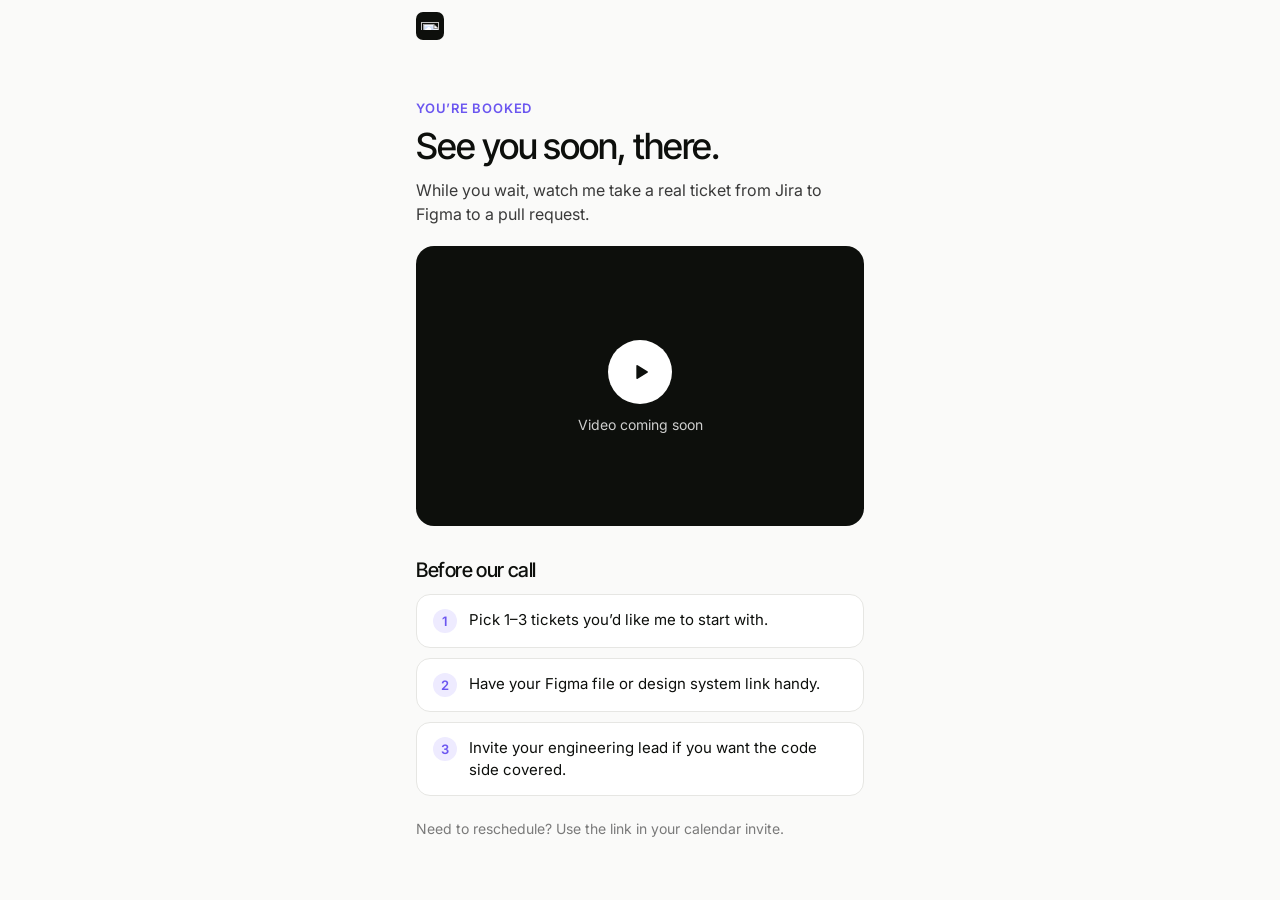
==== booked.html @ afcdfdd3 "Booked page: current stylesheet version Co-Authored-By: Claude Opus 5.5 <noreply@anthropic.com> Clau" ====
<!doctype html>
<html lang="en">
<head>
<meta charset="utf-8">
<meta name="viewport" content="width=device-width, initial-scale=1, viewport-fit=cover">
<meta name="robots" content="noindex, nofollow">
<meta name="theme-color" content="#FAFAF9">
<link rel="icon" href="assets/img/favicon.svg" type="image/svg+xml">
<title>You’re booked | Greensighter</title>
<meta name="description" content="Your call with the AI Design Engineer is booked.">
<meta property="og:type" content="website">
<meta property="og:title" content="You’re booked | Greensighter">
<meta property="og:description" content="Your call with the AI Design Engineer is booked.">
<meta property="og:image" content="https://ai.greensighter.com/assets/img/og-image.jpg">
<link rel="preconnect" href="https://fonts.googleapis.com">
<link rel="preconnect" href="https://fonts.gstatic.com" crossorigin>
<link href="https://fonts.googleapis.com/css2?family=Inter:wght@400;500;600&family=Inter+Tight:wght@500&display=swap" rel="stylesheet">
<link rel="stylesheet" href="assets/css/start.css?v=7">
<style>.sr-only{position:absolute;width:1px;height:1px;padding:0;margin:-1px;overflow:hidden;clip:rect(0,0,0,0);white-space:nowrap;border:0}</style>
<!-- Microsoft Clarity -->
<script type="text/javascript">
    (function(c,l,a,r,i,t,y){
        c[a]=c[a]||function(){(c[a].q=c[a].q||[]).push(arguments)};
        t=l.createElement(r);t.async=1;t.src="https://www.clarity.ms/tag/"+i;
        y=l.getElementsByTagName(r)[0];y.parentNode.insertBefore(t,y);
    })(window, document, "clarity", "script", "z2ao4h7mxd");
</script>
    <!-- LinkedIn Insight Tag -->
    <script type="text/javascript">
    _linkedin_partner_id = "9941026";
    window._linkedin_data_partner_ids = window._linkedin_data_partner_ids || [];
    window._linkedin_data_partner_ids.push(_linkedin_partner_id);
    </script><script type="text/javascript">
    (function(l) {
    if (!l){window.lintrk = function(a,b){window.lintrk.q.push([a,b])};
    window.lintrk.q=[]}
    var s = document.getElementsByTagName("script")[0];
    var b = document.createElement("script");
    b.type = "text/javascript";b.async = true;
    b.src = "https://snap.licdn.com/li.lms-analytics/insight.min.js";
    s.parentNode.insertBefore(b, s);})(window.lintrk);
    </script>
    <!-- Meta Pixel Code -->
    <script>
    !function(f,b,e,v,n,t,s)
    {if(f.fbq)return;n=f.fbq=function(){n.callMethod?
    n.callMethod.apply(n,arguments):n.queue.push(arguments)};
    if(!f._fbq)f._fbq=n;n.push=n;n.loaded=!0;n.version='2.0';
    n.queue=[];t=b.createElement(e);t.async=!0;
    t.src=v;s=b.getElementsByTagName(e)[0];
    s.parentNode.insertBefore(t,s)}(window, document,'script',
    'https://connect.facebook.net/en_US/fbevents.js');
    fbq('init', '1083937427973647');
    </script>
    <!-- End Meta Pixel Code -->
    <script src="assets/js/track.js?v=2" defer></script>
</head>
<body>
<noscript><img height="1" width="1" style="display:none" src="https://www.facebook.com/tr?id=1083937427973647&ev=PageView&noscript=1" /></noscript>
<noscript><img height="1" width="1" style="display:none;" alt="" src="https://px.ads.linkedin.com/collect/?pid=9941026&fmt=gif" /></noscript>
<div class="q">
  <header class="q-top">
    <div class="q-top__row">
      <span class="q-logo" aria-label="Greensighter"><span class="q-logo__mark"><img src="assets/img/logo-mark.svg" width="22" height="9" alt=""></span><img class="q-logo__word" src="assets/img/logo-wordmark.svg" width="120" height="19" alt=""></span>
      
    </div>
    
  </header>
  <main class="q-main">
    <section class="q-screen">
      <p class="q-eyebrow">You’re booked</p>
      <h1 class="q-h">See you soon, <span id="b-name">there</span>.</h1>
      <p class="q-p">While you wait, watch me take a real ticket from Jira to Figma to a pull request.</p>
      <div class="b-video" id="b-video">
        <div class="b-video__ph"><span class="b-video__play"><svg width="22" height="22" viewBox="0 0 24 24" aria-hidden="true"><path d="M8 5.5v13a1 1 0 0 0 1.5.86l10.6-6.5a1 1 0 0 0 0-1.72L9.5 4.64A1 1 0 0 0 8 5.5z" fill="#0D0F0C"/></svg></span>Video coming soon</div>
      </div>
      <h2 class="b-h2">Before our call</h2>
      <ul class="b-list">
        <li><span>1</span>Pick 1–3 tickets you’d like me to start with.</li>
        <li><span>2</span>Have your Figma file or design system link handy.</li>
        <li><span>3</span>Invite your engineering lead if you want the code side covered.</li>
      </ul>
      <p class="q-hint" style="margin-top:24px">Need to reschedule? Use the link in your calendar invite.</p>
    </section>
  </main>
</div>
<script>
(function () {
  /* Paste the Loom share link here, e.g. https://www.loom.com/share/abc123 */
  var LOOM = '';
  var n = new URLSearchParams(location.search).get('name');
  if (n) document.getElementById('b-name').textContent = n.slice(0, 40);
  var id = (LOOM.match(/loom\.com\/(?:share|embed)\/([a-z0-9]+)/i) || [])[1];
  if (id) document.getElementById('b-video').innerHTML = '<iframe src="https://www.loom.com/embed/' + id + '?hide_owner=true&hide_share=true&hideEmbedTopBar=true" allow="fullscreen" allowfullscreen title="AI Design Engineer walkthrough"></iframe>';
})();
</script>
</body>
</html>
---- assets/css/start.css ----
/* Greensighter onboarding quiz (/quiz): mobile first, one question per screen. */
:root {
  --bg: #FAFAF9;
  --ink: #0D0F0C;
  --text: #3A3A3A;
  --muted: #7A7A7A;
  --line: #E6E6E3;
  --card: #FFFFFF;
  --accent: #6B56F0;
  --accent-soft: #EEEBFF;
  --track: #E9E8E4;
  --font-body: 'Inter', system-ui, -apple-system, sans-serif;
  --font-display: 'Inter Tight', 'Inter', system-ui, sans-serif;
}
* { box-sizing: border-box; }
html, body { margin: 0; height: 100%; }
body { background: var(--bg); color: var(--ink); font-family: var(--font-body); -webkit-font-smoothing: antialiased; }
button, input { font: inherit; color: inherit; }
img { max-width: 100%; display: block; }

.q { min-height: 100%; min-height: 100dvh; display: flex; flex-direction: column; max-width: 480px; margin: 0 auto; }

/* top bar: logo + step counter + progress */
.q-top { position: sticky; top: 0; z-index: 5; background: var(--bg); padding: env(safe-area-inset-top, 0px) 16px 0; }
.q-top__row { display: flex; align-items: center; justify-content: space-between; height: 52px; }
.q-logo { display: inline-flex; align-items: center; gap: 8px; }
.q-logo__mark { width: 28px; height: 28px; border-radius: 7px; background: var(--ink); display: flex; align-items: center; justify-content: center; }
.q-logo__mark img { width: 18px; height: auto; }
.q-logo__word { height: 16px; width: auto; }
.q-count { font-size: 14px; color: var(--muted); font-variant-numeric: tabular-nums; }
.q-count b { color: var(--ink); font-weight: 600; }
.q-bar { height: 3px; border-radius: 3px; background: var(--line); overflow: hidden; }
.q-bar i { display: block; height: 100%; width: 0; background: var(--accent); border-radius: inherit; transition: width .35s ease; }

/* screen */
.q-main { flex: 1; padding: 28px 16px 24px; }
.q-screen { animation: q-in .35s ease both; }
@keyframes q-in { from { opacity: 0; transform: translateY(10px); } to { opacity: 1; transform: none; } }
.q-eyebrow { margin: 0 0 10px; font-size: 13px; font-weight: 600; letter-spacing: .06em; text-transform: uppercase; color: var(--accent); }
.q-h { margin: 0; font-family: var(--font-display); font-weight: 500; font-size: 30px; line-height: 1.12; letter-spacing: -0.03em; text-wrap: balance; }
.q-h em { font-style: normal; color: var(--accent); }
.q-p { margin: 12px 0 0; font-size: 16px; line-height: 1.5; color: var(--text); }
.q-hint { margin: 8px 0 0; font-size: 14px; color: var(--muted); }
.q-gap { height: 24px; }

/* inputs */
.q-input { width: 100%; height: 56px; padding: 0 16px; border: 1.5px solid var(--line); border-radius: 14px; background: var(--card); font-size: 17px; outline: none; transition: border-color .15s; }
.q-input:focus { border-color: var(--accent); }
.q-err { margin: 8px 0 0; font-size: 14px; color: #C2412D; min-height: 20px; }

/* options */
.q-opts { display: grid; gap: 10px; }
.q-opt { display: flex; align-items: center; gap: 12px; width: 100%; min-height: 58px; padding: 14px 16px; border: 1.5px solid var(--line); border-radius: 14px; background: var(--card); text-align: left; font-size: 16px; line-height: 1.35; cursor: pointer; transition: border-color .15s, background-color .15s; }
.q-opt:hover { border-color: #CFCFCB; }
.q-opt[aria-pressed="true"] { border-color: var(--accent); background: var(--accent-soft); }
.q-opt__box { flex: none; width: 22px; height: 22px; border: 1.5px solid #CFCFCB; border-radius: 50%; display: flex; align-items: center; justify-content: center; background: #fff; }
.q-opts--multi .q-opt__box { border-radius: 6px; }
.q-opt[aria-pressed="true"] .q-opt__box { border-color: var(--accent); background: var(--accent); }
.q-opt__box svg { opacity: 0; }
.q-opt[aria-pressed="true"] .q-opt__box svg { opacity: 1; }
.q-opts--chips { grid-template-columns: repeat(2, minmax(0, 1fr)); }
.q-opts--chips .q-opt { justify-content: center; min-height: 52px; text-align: center; }
.q-opts--chips .q-opt__box { display: none; }
.q-label { margin: 22px 0 10px; font-size: 15px; font-weight: 600; }

/* stat cards */
.q-stats { display: grid; gap: 12px; }
.q-stat { padding: 20px; border-radius: 18px; background: var(--card); border: 1px solid var(--line); }
.q-stat__n { font-family: var(--font-display); font-weight: 500; font-size: 44px; line-height: 1; letter-spacing: -0.04em; color: var(--accent); }
.q-stat__t { margin: 10px 0 0; font-size: 16px; line-height: 1.45; color: var(--ink); }
.q-stat__s { margin: 8px 0 0; font-size: 12px; color: var(--muted); }

/* cost compare */
.q-cost { display: grid; grid-template-columns: 1fr 1fr; gap: 10px; }
.q-cost__col { padding: 18px 16px; border-radius: 18px; border: 1px solid var(--line); background: var(--card); }
.q-cost__col--us { border-color: var(--accent); background: var(--accent-soft); }
.q-cost__k { font-size: 13px; color: var(--muted); line-height: 1.3; }
.q-cost__v { margin-top: 10px; font-family: var(--font-display); font-weight: 500; font-size: 24px; letter-spacing: -0.03em; }
.q-cost__col--us .q-cost__v { color: var(--accent); }
.q-cost__off { margin-top: 12px; padding-top: 12px; border-top: 1px dashed var(--line); font-size: 13px; line-height: 1.4; color: var(--text); }
.q-save { margin-top: 16px; padding: 18px 20px; border-radius: 18px; background: var(--ink); color: #fff; }
.q-save small { display: block; font-size: 13px; color: rgba(255,255,255,.7); }
.q-save b { display: block; margin-top: 4px; font-family: var(--font-display); font-weight: 500; font-size: 28px; letter-spacing: -0.03em; }

/* timeline (picture this) */
.q-tl { position: relative; display: grid; gap: 14px; padding-left: 26px; }
.q-tl::before { content: ""; position: absolute; left: 7px; top: 8px; bottom: 8px; width: 2px; background: var(--line); }
.q-tl__i { position: relative; padding: 16px; border-radius: 16px; background: var(--card); border: 1px solid var(--line); opacity: 0; animation: q-in .45s ease both; }
.q-tl__i:nth-child(1) { animation-delay: .15s; } .q-tl__i:nth-child(2) { animation-delay: .75s; } .q-tl__i:nth-child(3) { animation-delay: 1.35s; }
.q-tl__i::before { content: ""; position: absolute; left: -25px; top: 20px; width: 14px; height: 14px; border-radius: 50%; background: var(--accent); box-shadow: 0 0 0 4px var(--bg); }
.q-tl__d { font-size: 13px; font-weight: 600; color: var(--accent); }
.q-tl__t { margin: 4px 0 0; font-size: 16px; line-height: 1.45; }
.q-tl__ic { display: inline-flex; align-items: center; gap: 6px; margin-top: 10px; padding: 5px 10px 5px 6px; border-radius: 999px; background: #F4F4F2; font-size: 13px; }
.q-tl__ic svg { width: 16px; height: 16px; }

/* how it works */
.q-steps { display: grid; gap: 10px; counter-reset: s; }
.q-step { display: grid; grid-template-columns: 36px 1fr; gap: 14px; align-items: start; padding: 16px; border-radius: 16px; background: var(--card); border: 1px solid var(--line); }
.q-step__n { width: 36px; height: 36px; border-radius: 10px; background: var(--accent-soft); color: var(--accent); display: flex; align-items: center; justify-content: center; font-weight: 600; }
.q-step b { display: block; font-size: 16px; font-weight: 600; }
.q-step div span { display: block; margin-top: 3px; font-size: 15px; line-height: 1.45; color: var(--text); }

/* proof (before/after) */
.q-tabs { display: grid; grid-template-columns: 1fr 1fr; gap: 6px; padding: 4px; border-radius: 12px; background: #EFEFEC; }
.q-tab { height: 40px; border: 0; border-radius: 9px; background: transparent; font-size: 14px; font-weight: 500; color: var(--muted); cursor: pointer; }
.q-tab[aria-selected="true"] { background: #fff; color: var(--ink); box-shadow: 0 1px 2px rgba(0,0,0,.08); }
.q-tab--us[aria-selected="true"] { color: var(--accent); }
.q-shot { margin-top: 14px; border-radius: 22px; overflow: hidden; background: #E9E9E6; display: flex; justify-content: center; padding: 18px 0; }
.q-shot img { width: auto; max-width: 62%; max-height: 52vh; max-height: 52dvh; object-fit: contain; border-radius: 22px; box-shadow: 0 20px 40px -20px rgba(0,0,0,.35); }

/* booking */
.q-cal { margin-top: 18px; min-height: 520px; border-radius: 18px; background: var(--card); border: 1px solid var(--line); overflow: hidden; }
.q-cal__loading { display: flex; align-items: center; justify-content: center; gap: 10px; height: 520px; color: var(--muted); font-size: 15px; }
.q-cal__loading b { width: 18px; height: 18px; border: 2px solid var(--line); border-top-color: var(--accent); border-radius: 50%; animation: q-spin .8s linear infinite; }
@keyframes q-spin { to { transform: rotate(360deg); } }
.q-book-link { display: inline-flex; align-items: center; justify-content: center; width: 100%; height: 54px; margin-top: 16px; border-radius: 14px; background: var(--ink); color: #fff; text-decoration: none; font-weight: 600; }

/* bottom bar */
.q-foot { position: sticky; bottom: 0; z-index: 5; background: linear-gradient(to bottom, rgba(250,250,249,0), var(--bg) 22%); padding: 18px 16px calc(16px + env(safe-area-inset-bottom, 0px)); }
.q-foot__row { display: flex; gap: 10px; }
.q-back { flex: none; width: 54px; height: 54px; border: 1.5px solid var(--line); border-radius: 14px; background: var(--card); display: flex; align-items: center; justify-content: center; cursor: pointer; }
.q-back[hidden] { display: none; }
.q-next { flex: 1; height: 54px; border: 0; border-radius: 14px; background: var(--ink); color: #fff; font-size: 16px; font-weight: 600; display: inline-flex; align-items: center; justify-content: center; gap: 8px; cursor: pointer; transition: opacity .15s; }
.q-next:disabled { opacity: .35; cursor: not-allowed; }
.q-trust { display: flex; justify-content: center; gap: 14px; margin-top: 12px; font-size: 12px; color: var(--muted); }
.q-trust span { display: inline-flex; align-items: center; gap: 5px; }
.q-foot[hidden] { display: none; }

button:focus-visible, a:focus-visible { outline: 2px solid var(--accent); outline-offset: 2px; }
@media (prefers-reduced-motion: reduce) { .q-screen, .q-tl__i { animation: none; opacity: 1; } .q-bar i { transition: none; } }

/* larger screens: same column, a little more air */
@media (min-width: 640px) {
  .q-main { padding-top: 48px; }
  .q-h { font-size: 36px; }
}

/* booked page */
.b-video { position: relative; margin-top: 20px; aspect-ratio: 16 / 10; border-radius: 18px; overflow: hidden; background: var(--ink); }
.b-video iframe { position: absolute; inset: 0; width: 100%; height: 100%; border: 0; }
.b-video__ph { position: absolute; inset: 0; display: flex; flex-direction: column; align-items: center; justify-content: center; gap: 12px; color: rgba(255,255,255,.8); font-size: 14px; }
.b-video__play { width: 64px; height: 64px; border-radius: 50%; background: #fff; display: flex; align-items: center; justify-content: center; }
.b-list { margin: 12px 0 0; padding: 0; list-style: none; display: grid; gap: 10px; }
.b-list li { display: flex; gap: 12px; align-items: flex-start; padding: 14px 16px; border-radius: 14px; background: var(--card); border: 1px solid var(--line); font-size: 15px; line-height: 1.45; }
.b-list li span { flex: none; width: 24px; height: 24px; border-radius: 50%; background: var(--accent-soft); color: var(--accent); display: flex; align-items: center; justify-content: center; font-size: 13px; font-weight: 600; }
.b-h2 { margin: 32px 0 0; font-family: var(--font-display); font-weight: 500; font-size: 20px; letter-spacing: -0.02em; }

.q-opts--logos .q-opt { justify-content: flex-start; gap: 10px; padding-left: 16px; text-align: left; font-weight: 500; }
.q-opt__logo { flex: none; display: flex; width: 24px; height: 24px; align-items: center; justify-content: center; }
.q-opt__logo svg { width: 24px; height: 24px; }

/* Visual screens: no cards, charts sit on the page */
.q-big { margin-top: 24px; font-family: var(--font-display); font-weight: 500; font-size: 64px; line-height: .95; letter-spacing: -0.05em; color: var(--accent); }
.q-info { margin-top: 4px; }
.q-info__t { margin: 16px 0 0; font-size: 18px; line-height: 1.45; color: var(--ink); max-width: 34ch; }
.q-kick { margin: 28px 0 0; padding-top: 16px; border-top: 1px solid var(--line); font-size: 15px; color: var(--muted); }
.q-stat__s { margin: 10px 0 0; font-size: 12px; color: var(--muted); }

/* dot grid */
.q-dots { display: grid; grid-template-columns: repeat(20, 1fr); gap: 5px; margin-top: 22px; }
.q-dots i { aspect-ratio: 1; border-radius: 50%; background: var(--track); }
.q-dots i.on { animation: q-dot .35s ease both; }
@keyframes q-dot { from { background: var(--track); transform: scale(.4); } to { background: var(--accent); transform: none; } }
.q-dots__legend { margin-top: 10px; font-size: 13px; color: var(--muted); }
.q-dots__legend span { display: inline-flex; align-items: center; gap: 6px; }
.q-dots__legend i { width: 8px; height: 8px; border-radius: 50%; background: var(--accent); }

/* ring */
.q-ring { position: relative; width: 200px; height: 200px; margin: 28px 0 0; }
.q-donut { display: block; width: 100%; height: 100%; }
.q-donut__arc { stroke-dashoffset: var(--full); animation: q-arc 1.3s .15s cubic-bezier(.3,.7,.2,1) forwards; }
@keyframes q-arc { to { stroke-dashoffset: var(--off); } }
.q-ring__n { position: absolute; inset: 0; display: flex; align-items: center; justify-content: center; font-family: var(--font-display); font-weight: 500; font-size: 52px; letter-spacing: -0.05em; color: var(--accent); }

/* horizontal bars */
.q-bars { display: grid; gap: 18px; margin-top: 26px; }
.q-bars__r { display: grid; grid-template-columns: 1fr auto; gap: 8px 12px; align-items: baseline; }
.q-bars__t { grid-column: 1 / -1; height: 36px; border-radius: 10px; background: transparent; overflow: hidden; }
.q-bars__t i { display: block; height: 100%; width: 0; min-width: 8px; border-radius: 10px; background: repeating-linear-gradient(135deg, #C9C8C3 0 6px, #D6D5D0 6px 12px); animation: q-bar 1.1s .15s cubic-bezier(.3,.7,.2,1) forwards; }
.is-us .q-bars__t i { background: var(--accent); }
.q-bars__k { font-size: 14px; color: var(--muted); }
.q-bars__v { font-size: 15px; font-weight: 600; font-variant-numeric: tabular-nums; }
.is-us .q-bars__k, .is-us .q-bars__v { color: var(--accent); }
@keyframes q-bar { to { width: var(--w); } }

/* vertical bars (cost screen) */
.q-vbars { display: grid; grid-template-columns: 1fr 1fr; gap: 16px; align-items: end; height: 230px; margin-top: 24px; }
.q-vbar { display: grid; grid-template-rows: 1fr auto auto; height: 100%; gap: 6px; }
.q-vbar__v { font-family: var(--font-display); font-weight: 500; font-size: 26px; letter-spacing: -0.03em; }
.is-us .q-vbar__v { color: var(--accent); }
.q-vbar__col { display: flex; flex-direction: column; justify-content: flex-end; gap: 8px; min-height: 0; }
.q-vbar__col i { display: block; flex: none; width: 100%; height: 0; max-height: calc(100% - 40px); border-radius: 14px 14px 6px 6px; background: repeating-linear-gradient(135deg, #C9C8C3 0 6px, #D6D5D0 6px 12px); animation: q-vbar 1.1s .2s cubic-bezier(.3,.7,.2,1) forwards; }
.is-us .q-vbar__col i { background: var(--accent); min-height: 14px; }
@keyframes q-vbar { to { height: var(--h); } }
.q-vbar__k { font-size: 14px; font-weight: 600; line-height: 1.3; }
.q-vbar__s { font-size: 13px; color: var(--muted); }
.is-us .q-vbar__s { color: var(--accent); }
.q-save { margin-top: 18px; }

/* timeline and steps without cards */
.q-tl__i { background: transparent; border: 0; padding: 0 0 6px; }
.q-tl { gap: 26px; }
.q-tl__ic { background: #EFEEEA; }
.q-step { background: transparent; border: 0; padding: 0; }
.q-steps { gap: 22px; position: relative; }
.q-steps::before { content: ""; position: absolute; left: 17px; top: 36px; bottom: 36px; width: 2px; background: var(--line); }
.q-step__n { position: relative; z-index: 1; background: var(--accent); color: #fff; }
.q-shot { background: transparent; padding: 6px 0 0; }

@media (prefers-reduced-motion: reduce) { .q-dots i.on { animation: none; background: var(--accent); } .q-donut__arc { animation: none; stroke-dashoffset: var(--off); } .q-bars__t i { animation: none; width: var(--w); } .q-vbar__col i { animation: none; height: var(--h); } }

/* booking step: calendar fills the screen edge to edge */
.is-full .q-main { padding: 0; }
.is-full .q-cal { margin: 0; border: 0; border-radius: 0; min-height: calc(100dvh - 56px); background: #fff; }
.is-full .q-cal__loading { height: calc(100dvh - 56px); }
@media (min-width: 640px) { .is-full .q-main { padding: 0; } }
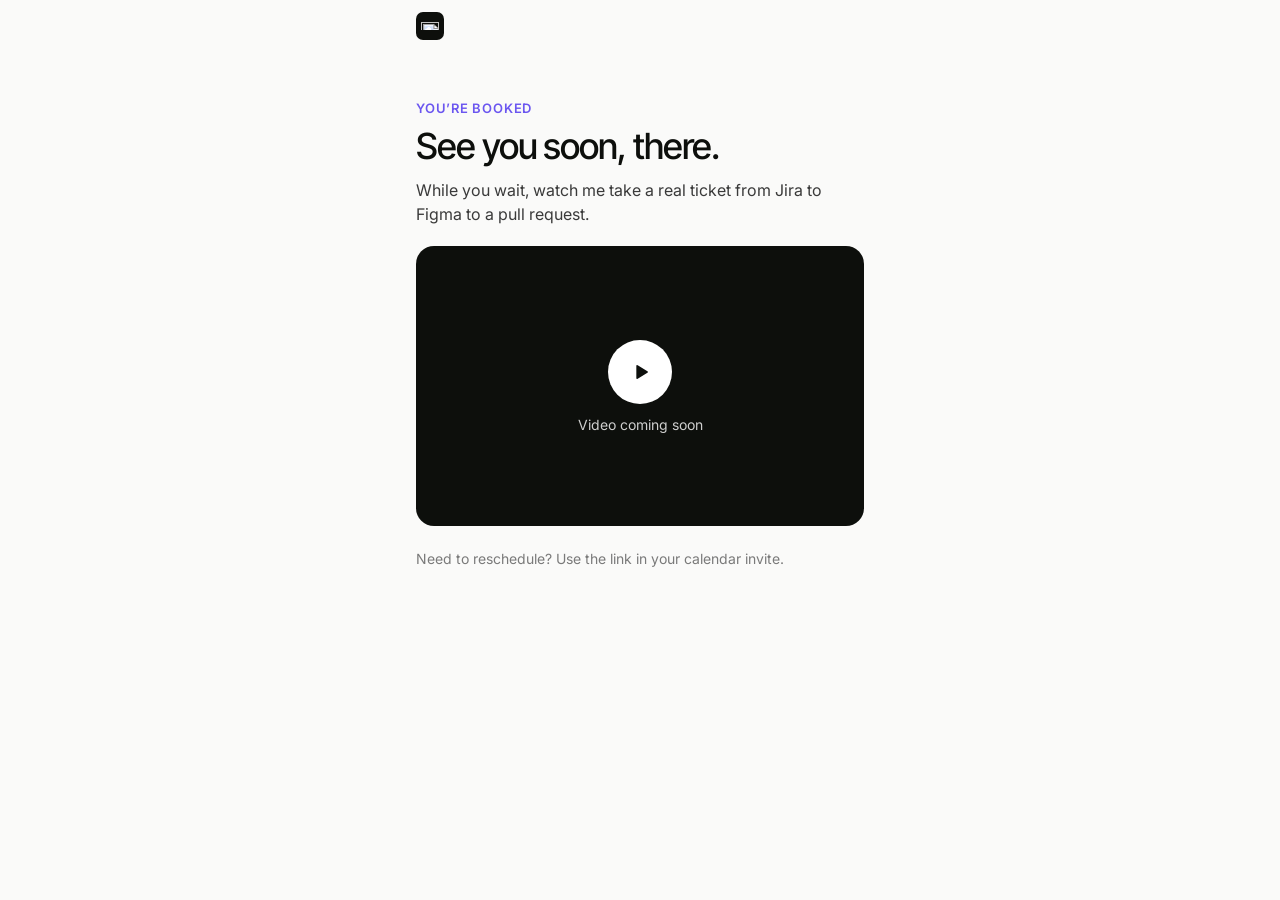
==== commit dbd97952: "Booked page: remove pre-call checklist Co-Authored-By: Claude Opus 5.5 <noreply@anthropic.com> Claud" ====
--- a/booked.html
+++ b/booked.html
@@ -74,12 +74,6 @@
       <div class="b-video" id="b-video">
         <div class="b-video__ph"><span class="b-video__play"><svg width="22" height="22" viewBox="0 0 24 24" aria-hidden="true"><path d="M8 5.5v13a1 1 0 0 0 1.5.86l10.6-6.5a1 1 0 0 0 0-1.72L9.5 4.64A1 1 0 0 0 8 5.5z" fill="#0D0F0C"/></svg></span>Video coming soon</div>
       </div>
-      <h2 class="b-h2">Before our call</h2>
-      <ul class="b-list">
-        <li><span>1</span>Pick 1–3 tickets you’d like me to start with.</li>
-        <li><span>2</span>Have your Figma file or design system link handy.</li>
-        <li><span>3</span>Invite your engineering lead if you want the code side covered.</li>
-      </ul>
       <p class="q-hint" style="margin-top:24px">Need to reschedule? Use the link in your calendar invite.</p>
     </section>
   </main>
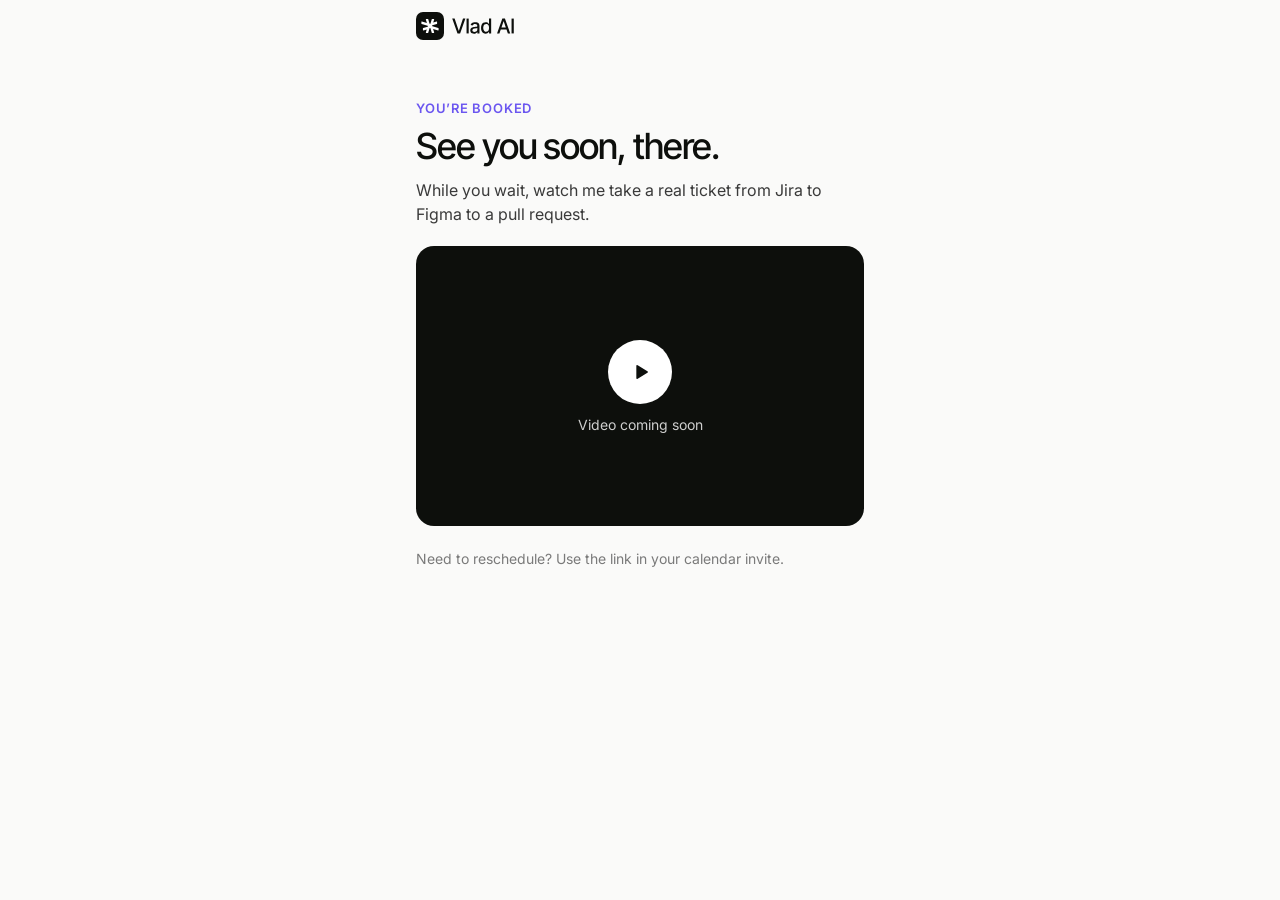
==== commit ad7ed604: "Rebrand site to Vlad AI: logo, wordmark, favicon, share image and wording Co-Authored-By: Claude Opu" ====
--- a/booked.html
+++ b/booked.html
@@ -6,10 +6,10 @@
 <meta name="robots" content="noindex, nofollow">
 <meta name="theme-color" content="#FAFAF9">
 <link rel="icon" href="assets/img/favicon.svg" type="image/svg+xml">
-<title>You’re booked | Greensighter</title>
+<title>You’re booked | Vlad AI</title>
 <meta name="description" content="Your call with the AI Design Engineer is booked.">
 <meta property="og:type" content="website">
-<meta property="og:title" content="You’re booked | Greensighter">
+<meta property="og:title" content="You’re booked | Vlad AI">
 <meta property="og:description" content="Your call with the AI Design Engineer is booked.">
 <meta property="og:image" content="https://ai.greensighter.com/assets/img/og-image.jpg">
 <link rel="preconnect" href="https://fonts.googleapis.com">
@@ -61,7 +61,7 @@
 <div class="q">
   <header class="q-top">
     <div class="q-top__row">
-      <span class="q-logo" aria-label="Greensighter"><span class="q-logo__mark"><img src="assets/img/logo-mark.svg" width="22" height="9" alt=""></span><img class="q-logo__word" src="assets/img/logo-wordmark.svg" width="120" height="19" alt=""></span>
+      <span class="q-logo" aria-label="Vlad AI"><span class="q-logo__mark"><img src="assets/img/logo-mark.svg" width="22" height="22" alt=""></span><img class="q-logo__word" src="assets/img/logo-wordmark.svg" width="78" height="20" alt=""></span>
       
     </div>
     
--- a/assets/css/start.css
+++ b/assets/css/start.css
@@ -214,3 +214,22 @@
 .is-full .q-cal { margin: 0; border: 0; border-radius: 0; min-height: calc(100dvh - 56px); background: #fff; }
 .is-full .q-cal__loading { height: calc(100dvh - 56px); }
 @media (min-width: 640px) { .is-full .q-main { padding: 0; } }
+
+/* stats: number and sentence together, chart after */
+.q-info .q-big { margin-top: 20px; }
+.q-info .q-info__t { margin-top: 10px; }
+.q-info .q-dots, .q-info .q-bars, .q-info .q-ring { margin-top: 24px; }
+/* iOS: no tap flash or ghost outline between footer buttons */
+.q-back, .q-next, .q-opt, .q-tab { -webkit-tap-highlight-color: transparent; }
+.q-back:focus:not(:focus-visible), .q-next:focus:not(:focus-visible) { outline: none; }
+.q-next { transition: background-color .15s; will-change: auto; }
+.q-next:disabled { opacity: 1; background: #BDBDB8; }
+
+.q-info--ring .q-ring { margin-top: 28px; }
+.q-info--ring .q-info__t { margin-top: 20px; }
+
+/* keep both bars on one baseline when a label wraps */
+.q-vbar__k { min-height: 2.6em; }
+
+.q-hint--tight { margin-top: 8px; }
+.q-err:empty { display: none; }
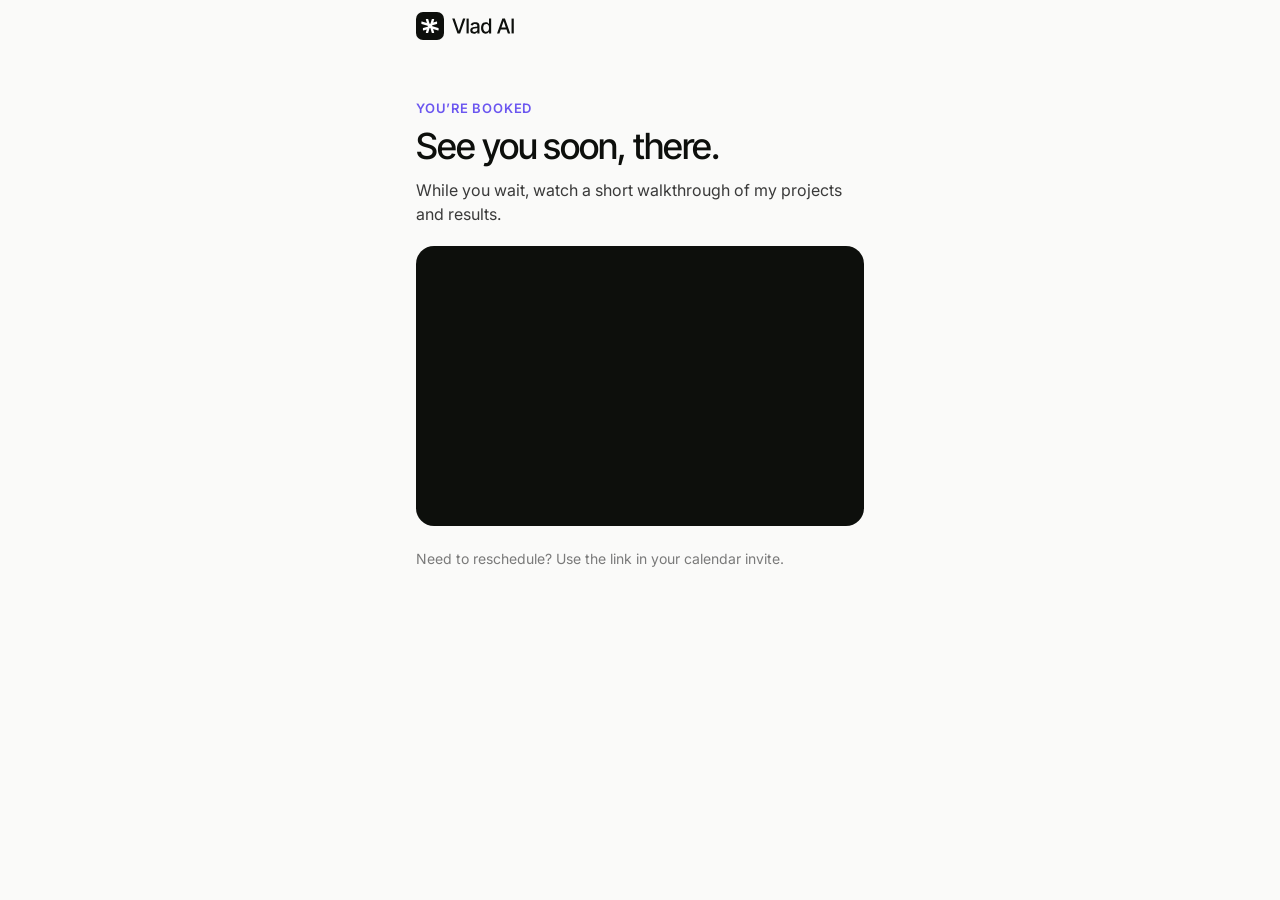
==== commit 0f7a8128: "Booked page: embed the Loom walkthrough Co-Authored-By: Claude Opus 5.5 <noreply@anthropic.com> Clau" ====
--- a/booked.html
+++ b/booked.html
@@ -70,7 +70,7 @@
     <section class="q-screen">
       <p class="q-eyebrow">You’re booked</p>
       <h1 class="q-h">See you soon, <span id="b-name">there</span>.</h1>
-      <p class="q-p">While you wait, watch me take a real ticket from Jira to Figma to a pull request.</p>
+      <p class="q-p">While you wait, watch a short walkthrough of my projects and results.</p>
       <div class="b-video" id="b-video">
         <div class="b-video__ph"><span class="b-video__play"><svg width="22" height="22" viewBox="0 0 24 24" aria-hidden="true"><path d="M8 5.5v13a1 1 0 0 0 1.5.86l10.6-6.5a1 1 0 0 0 0-1.72L9.5 4.64A1 1 0 0 0 8 5.5z" fill="#0D0F0C"/></svg></span>Video coming soon</div>
       </div>
@@ -81,11 +81,11 @@
 <script>
 (function () {
   /* Paste the Loom share link here, e.g. https://www.loom.com/share/abc123 */
-  var LOOM = '';
+  var LOOM = 'https://www.loom.com/share/ede4454ec43149709d65883390a69fda';
   var n = new URLSearchParams(location.search).get('name');
   if (n) document.getElementById('b-name').textContent = n.slice(0, 40);
   var id = (LOOM.match(/loom\.com\/(?:share|embed)\/([a-z0-9]+)/i) || [])[1];
-  if (id) document.getElementById('b-video').innerHTML = '<iframe src="https://www.loom.com/embed/' + id + '?hide_owner=true&hide_share=true&hideEmbedTopBar=true" allow="fullscreen" allowfullscreen title="AI Design Engineer walkthrough"></iframe>';
+  if (id) document.getElementById('b-video').innerHTML = '<iframe src="https://www.loom.com/embed/' + id + '?hide_owner=true&hide_share=true&hideEmbedTopBar=true" allow="fullscreen" allowfullscreen title="Vlad AI: projects and results"></iframe>';
 })();
 </script>
 </body>
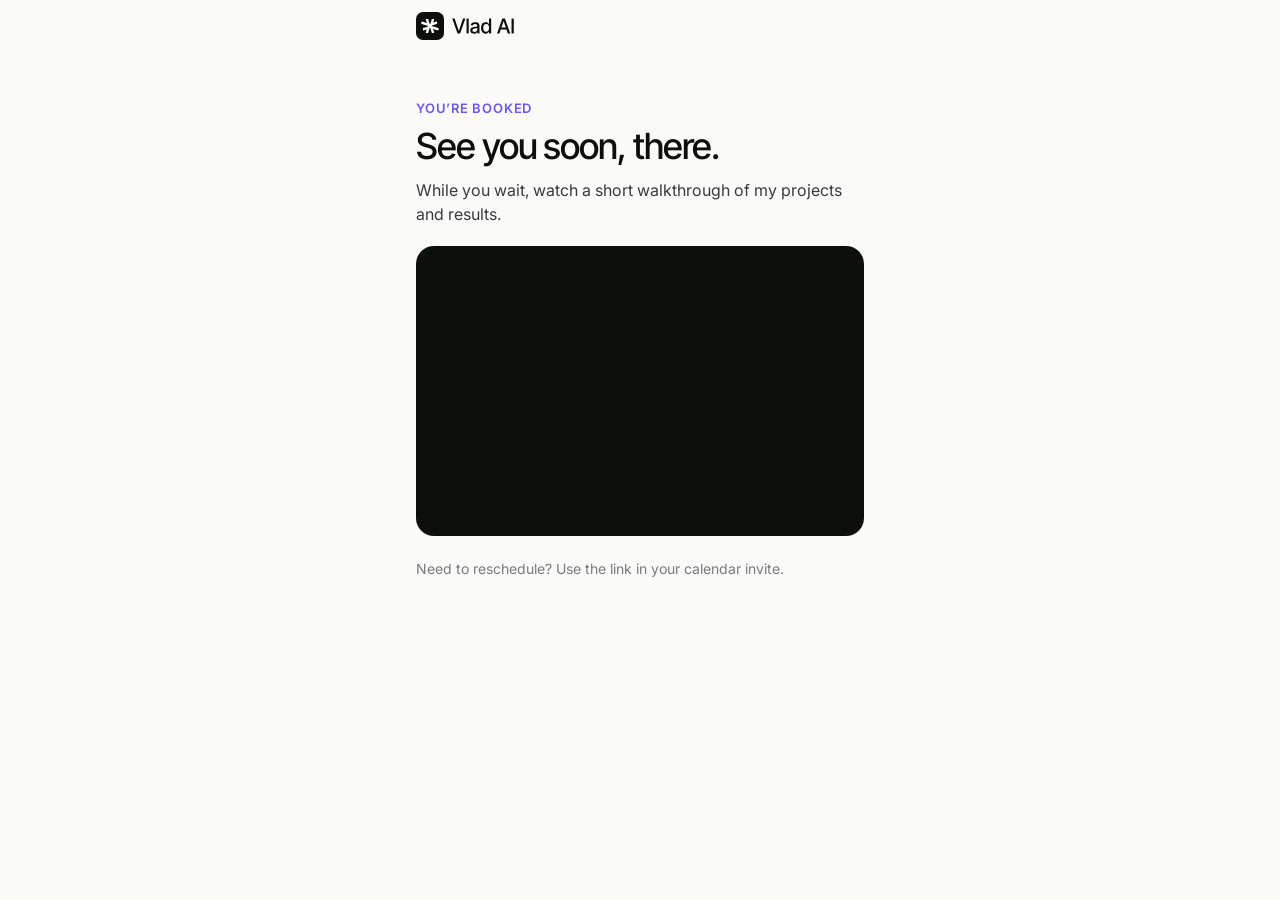
==== commit c707379b: "Booked page: match the video frame to the Loom's aspect ratio Co-Authored-By: Claude Opus 5.5 <norep" ====
--- a/booked.html
+++ b/booked.html
@@ -15,7 +15,7 @@
 <link rel="preconnect" href="https://fonts.googleapis.com">
 <link rel="preconnect" href="https://fonts.gstatic.com" crossorigin>
 <link href="https://fonts.googleapis.com/css2?family=Inter:wght@400;500;600&family=Inter+Tight:wght@500&display=swap" rel="stylesheet">
-<link rel="stylesheet" href="assets/css/start.css?v=7">
+<link rel="stylesheet" href="assets/css/start.css?v=8">
 <style>.sr-only{position:absolute;width:1px;height:1px;padding:0;margin:-1px;overflow:hidden;clip:rect(0,0,0,0);white-space:nowrap;border:0}</style>
 <!-- Microsoft Clarity -->
 <script type="text/javascript">
--- a/assets/css/start.css
+++ b/assets/css/start.css
@@ -136,7 +136,7 @@
 }
 
 /* booked page */
-.b-video { position: relative; margin-top: 20px; aspect-ratio: 16 / 10; border-radius: 18px; overflow: hidden; background: var(--ink); }
+.b-video { position: relative; margin-top: 20px; aspect-ratio: 1114 / 720; border-radius: 18px; overflow: hidden; background: var(--ink); }
 .b-video iframe { position: absolute; inset: 0; width: 100%; height: 100%; border: 0; }
 .b-video__ph { position: absolute; inset: 0; display: flex; flex-direction: column; align-items: center; justify-content: center; gap: 12px; color: rgba(255,255,255,.8); font-size: 14px; }
 .b-video__play { width: 64px; height: 64px; border-radius: 50%; background: #fff; display: flex; align-items: center; justify-content: center; }
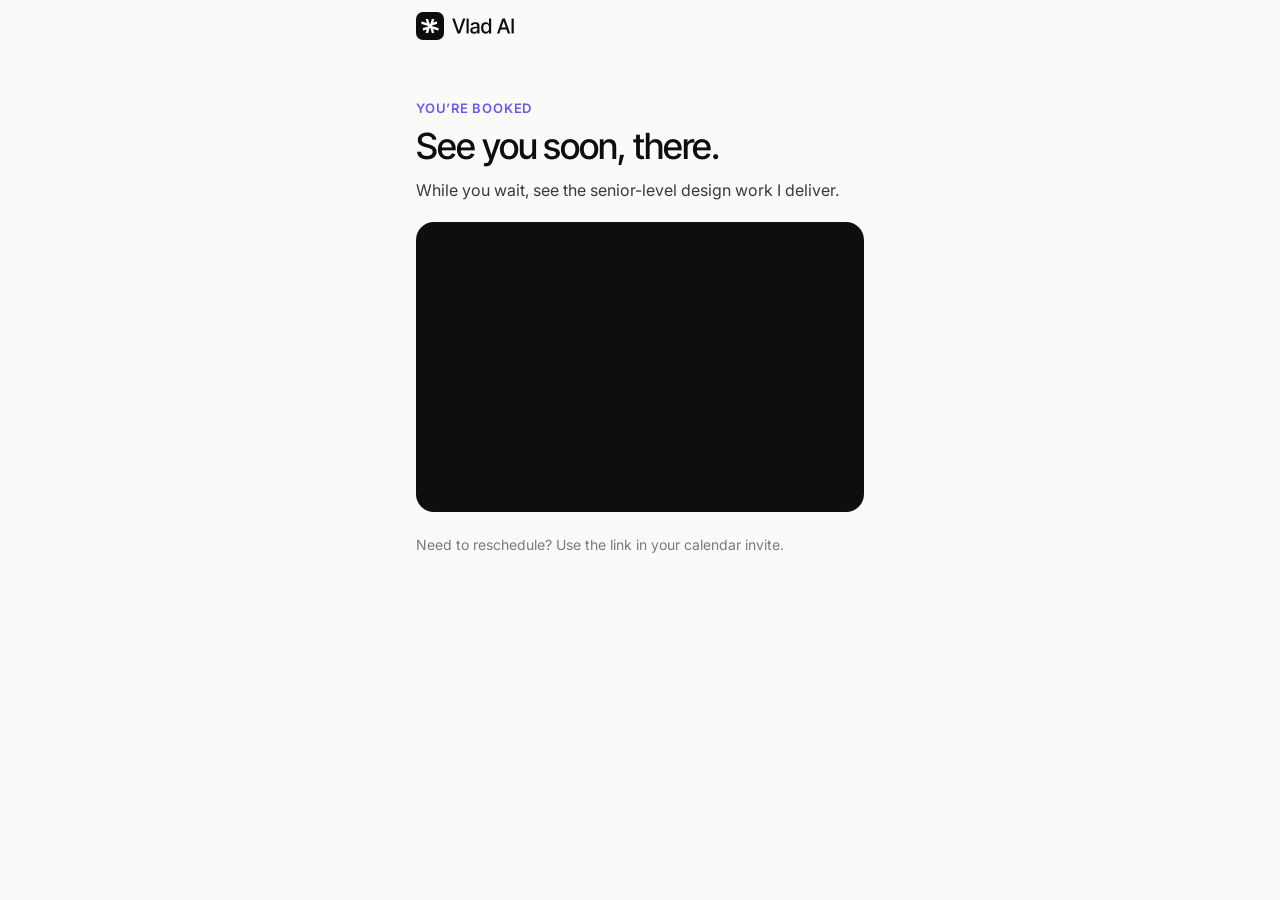
==== commit c417e10f: "Booked page: video line about senior-level design work Co-Authored-By: Claude Opus 5.5 <noreply@anth" ====
--- a/booked.html
+++ b/booked.html
@@ -15,7 +15,7 @@
 <link rel="preconnect" href="https://fonts.googleapis.com">
 <link rel="preconnect" href="https://fonts.gstatic.com" crossorigin>
 <link href="https://fonts.googleapis.com/css2?family=Inter:wght@400;500;600&family=Inter+Tight:wght@500&display=swap" rel="stylesheet">
-<link rel="stylesheet" href="assets/css/start.css?v=8">
+<link rel="stylesheet" href="assets/css/start.css?v=13">
 <style>.sr-only{position:absolute;width:1px;height:1px;padding:0;margin:-1px;overflow:hidden;clip:rect(0,0,0,0);white-space:nowrap;border:0}</style>
 <!-- Microsoft Clarity -->
 <script type="text/javascript">
@@ -70,7 +70,7 @@
     <section class="q-screen">
       <p class="q-eyebrow">You’re booked</p>
       <h1 class="q-h">See you soon, <span id="b-name">there</span>.</h1>
-      <p class="q-p">While you wait, watch a short walkthrough of my projects and results.</p>
+      <p class="q-p">While you wait, see the senior-level design work I deliver.</p>
       <div class="b-video" id="b-video">
         <div class="b-video__ph"><span class="b-video__play"><svg width="22" height="22" viewBox="0 0 24 24" aria-hidden="true"><path d="M8 5.5v13a1 1 0 0 0 1.5.86l10.6-6.5a1 1 0 0 0 0-1.72L9.5 4.64A1 1 0 0 0 8 5.5z" fill="#0D0F0C"/></svg></span>Video coming soon</div>
       </div>
